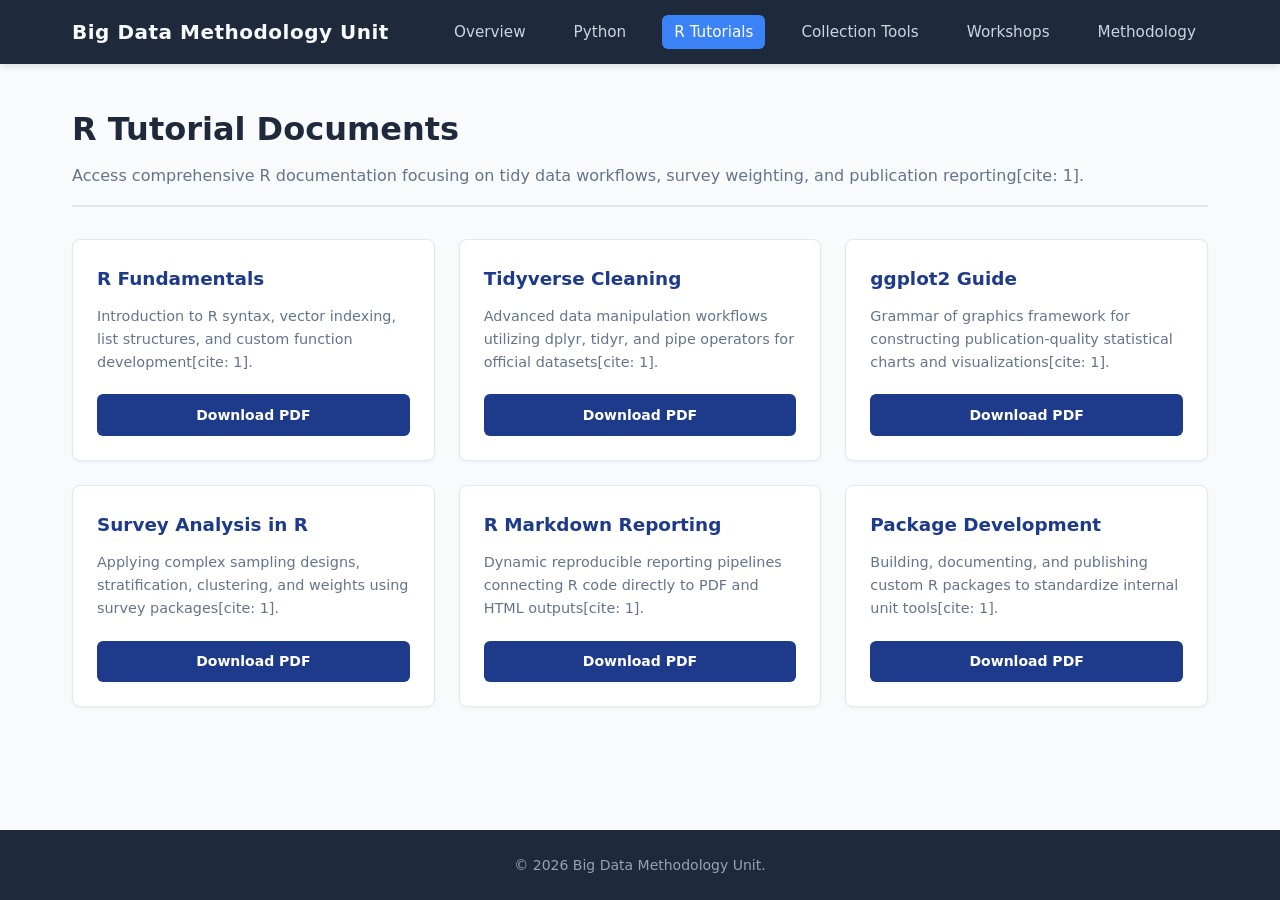
==== r.html @ 3f2b746f "Initial commit for bigdata dashboard" ====
<!DOCTYPE html>
<html lang="en">
<head>
    <meta charset="UTF-8">
    <meta name="viewport" content="width=device-width, initial-scale=1.0">
    <title>R Tutorial Documents - Dashboard</title>
    <link rel="stylesheet" href="assets/css/style.css">
</head>
<body>
    <header>
        <div class="nav-container">
            <div class="logo">Big Data Methodology Unit</div>
            <nav>
                <ul>
                    <li><a href="index.html">Overview</a></li>
                    <li><a href="python.html">Python</a></li>
                    <li><a href="r.html" class="active">R Tutorials</a></li>
                    <li><a href="tools.html">Collection Tools</a></li>
                    <li><a href="workshops.html">Workshops</a></li>
                    <li><a href="methodology.html">Methodology</a></li>
                </ul>
            </nav>
        </div>
    </header>

    <main>
        <div class="page-header">
            <h1>R Tutorial Documents</h1>
            <p>Access comprehensive R documentation focusing on tidy data workflows, survey weighting, and publication reporting[cite: 1].</p>
        </div>

        <div class="grid">
            <div class="card">
                <h3>R Fundamentals</h3>
                <p>Introduction to R syntax, vector indexing, list structures, and custom function development[cite: 1].</p>
                <a href="docs/r/r-fundamentals.pdf" class="btn-download" download>Download PDF</a>
            </div>
            <div class="card">
                <h3>Tidyverse Cleaning</h3>
                <p>Advanced data manipulation workflows utilizing dplyr, tidyr, and pipe operators for official datasets[cite: 1].</p>
                <a href="docs/r/tidyverse-cleaning.pdf" class="btn-download" download>Download PDF</a>
            </div>
            <div class="card">
                <h3>ggplot2 Guide</h3>
                <p>Grammar of graphics framework for constructing publication-quality statistical charts and visualizations[cite: 1].</p>
                <a href="docs/r/ggplot2-guide.pdf" class="btn-download" download>Download PDF</a>
            </div>
            <div class="card">
                <h3>Survey Analysis in R</h3>
                <p>Applying complex sampling designs, stratification, clustering, and weights using survey packages[cite: 1].</p>
                <a href="docs/r/survey-analysis.pdf" class="btn-download" download>Download PDF</a>
            </div>
            <div class="card">
                <h3>R Markdown Reporting</h3>
                <p>Dynamic reproducible reporting pipelines connecting R code directly to PDF and HTML outputs[cite: 1].</p>
                <a href="docs/r/rmarkdown-reporting.pdf" class="btn-download" download>Download PDF</a>
            </div>
            <div class="card">
                <h3>Package Development</h3>
                <p>Building, documenting, and publishing custom R packages to standardize internal unit tools[cite: 1].</p>
                <a href="docs/r/package-dev.pdf" class="btn-download" download>Download PDF</a>
            </div>
        </div>
    </main>

    <footer>
        <p>&copy; 2026 Big Data Methodology Unit.</p>
    </footer>
</body>
</html>
---- assets/css/style.css ----
:root {
    --primary-color: #1e3a8a;
    --primary-dark: #1e293b;
    --accent-color: #3b82f6;
    --bg-color: #f8fafc;
    --card-bg: #ffffff;
    --text-main: #334155;
    --text-muted: #64748b;
    --border-color: #e2e8f0;
    --transition: all 0.25s ease-in-out;
}

* {
    box-sizing: border-box;
    margin: 0;
    padding: 0;
}

body {
    font-family: system-ui, -apple-system, BlinkMacSystemFont, "Segoe UI", Roboto, "Helvetica Neue", Arial, sans-serif;
    background-color: var(--bg-color);
    color: var(--text-main);
    line-height: 1.6;
    display: flex;
    flex-direction: column;
    min-height: 100vh;
}

/* Header & Navigation */
header {
    background-color: var(--primary-dark);
    color: white;
    box-shadow: 0 4px 6px -1px rgba(0, 0, 0, 0.1);
    position: sticky;
    top: 0;
    z-index: 100;
}

.nav-container {
    max-width: 1200px;
    margin: 0 auto;
    display: flex;
    justify-content: space-between;
    align-items: center;
    padding: 1rem 2rem;
    flex-wrap: wrap;
}

.logo {
    font-size: 1.25rem;
    font-weight: 700;
    letter-spacing: 0.5px;
    color: #f8fafc;
}

nav ul {
    display: flex;
    list-style: none;
    gap: 1.5rem;
    flex-wrap: wrap;
}

nav a {
    color: #cbd5e1;
    text-decoration: none;
    font-weight: 500;
    font-size: 0.95rem;
    padding: 0.5rem 0.75rem;
    border-radius: 0.375rem;
    transition: var(--transition);
}

nav a:hover, nav a.active {
    color: white;
    background-color: var(--accent-color);
}

/* Main Container */
main {
    max-width: 1200px;
    margin: 2.5rem auto;
    padding: 0 2rem;
    flex: 1;
    width: 100%;
}

.page-header {
    margin-bottom: 2rem;
    border-bottom: 2px solid var(--border-color);
    padding-bottom: 1rem;
}

.page-header h1 {
    font-size: 2rem;
    color: var(--primary-dark);
}

.page-header p {
    color: var(--text-muted);
    margin-top: 0.5rem;
}

/* Grid & Cards */
.grid {
    display: grid;
    grid-template-columns: repeat(auto-fill, minmax(320px, 1fr));
    gap: 1.5rem;
}

.card {
    background-color: var(--card-bg);
    border: 1.5px solid var(--border-color);
    border-radius: 0.5rem;
    padding: 1.5rem;
    box-shadow: 0 1px 3px 0 rgba(0, 0, 0, 0.05);
    transition: var(--transition);
    display: flex;
    flex-direction: column;
    justify-content: space-between;
}

.card:hover {
    transform: translateY(-3px);
    box-shadow: 0 10px 15px -3px rgba(0, 0, 0, 0.1);
    border-color: var(--accent-color);
}

.card h3 {
    font-size: 1.15rem;
    color: var(--primary-color);
    margin-bottom: 0.75rem;
}

.card p {
    color: var(--text-muted);
    font-size: 0.9rem;
    margin-bottom: 1.25rem;
    flex-grow: 1;
}

/* Download Buttons */
.btn-download {
    display: inline-flex;
    align-items: center;
    justify-content: center;
    gap: 0.5rem;
    background-color: var(--primary-color);
    color: white;
    text-decoration: none;
    font-weight: 600;
    font-size: 0.875rem;
    padding: 0.6rem 1rem;
    border-radius: 0.375rem;
    transition: var(--transition);
    text-align: center;
}

.btn-download:hover {
    background-color: var(--accent-color);
}

/* Overview Page Specifics */
.overview-hero {
    background: linear-gradient(135deg, var(--primary-dark), var(--primary-color));
    color: white;
    padding: 3rem;
    border-radius: 0.75rem;
    margin-bottom: 2.5rem;
}

.overview-hero h2 {
    font-size: 2.25rem;
    margin-bottom: 1rem;
}

.overview-hero p {
    font-size: 1.1rem;
    color: #e2e8f0;
    max-width: 800symptoms;
}

/* Footer */
footer {
    background-color: var(--primary-dark);
    color: #94a3b8;
    text-align: center;
    padding: 1.5rem;
    font-size: 0.875rem;
    margin-top: auto;
}
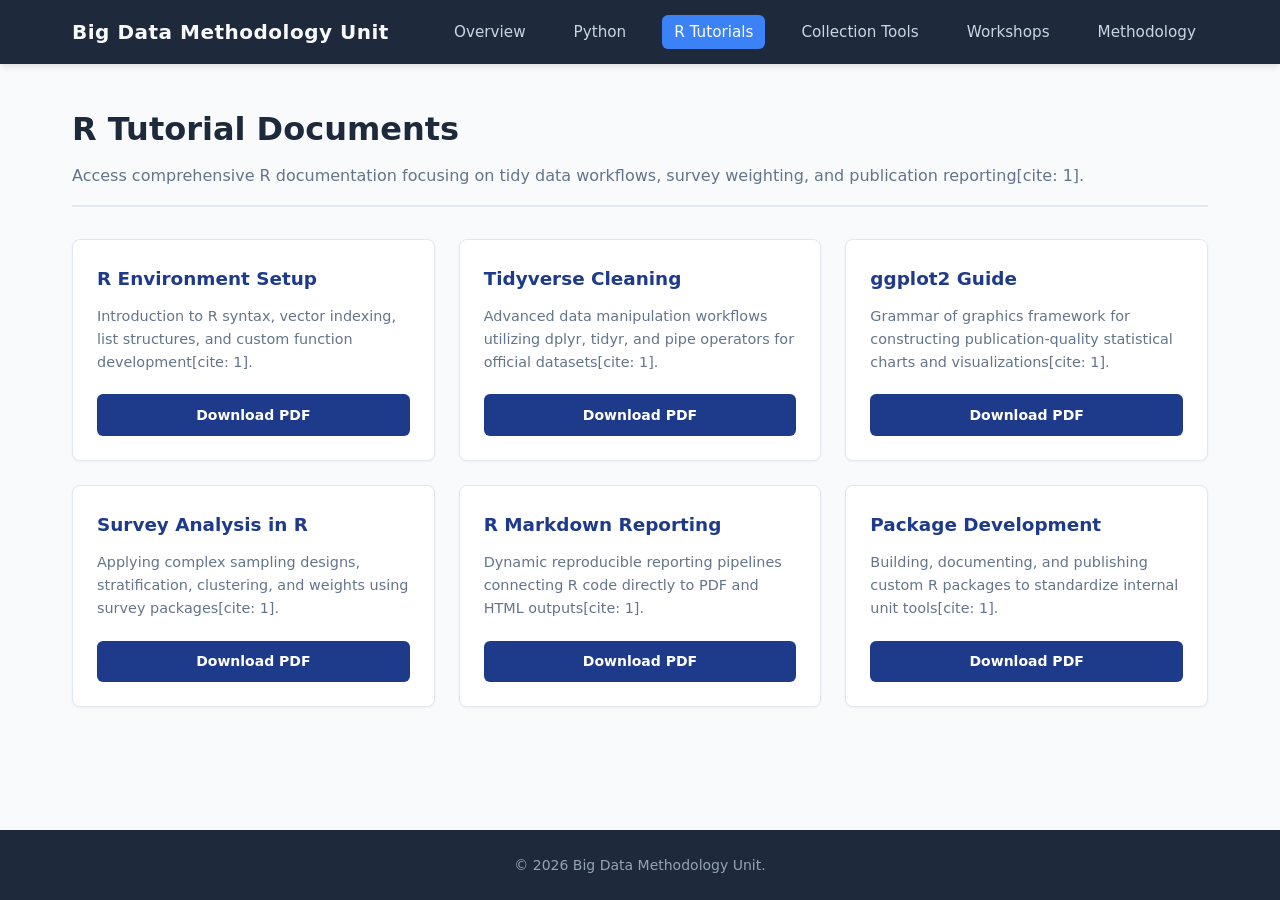
==== commit 7ce1ba00: "Update r.html" ====
--- a/r.html
+++ b/r.html
@@ -31,9 +31,9 @@
 
         <div class="grid">
             <div class="card">
-                <h3>R Fundamentals</h3>
+                <h3>R Environment Setup</h3>
                 <p>Introduction to R syntax, vector indexing, list structures, and custom function development[cite: 1].</p>
-                <a href="docs/r/r-fundamentals.pdf" class="btn-download" download>Download PDF</a>
+                <a href="docs/r/R_environment_setup_1st.pdf" class="btn-download" download>Download PDF</a>
             </div>
             <div class="card">
                 <h3>Tidyverse Cleaning</h3>
@@ -67,4 +67,4 @@
         <p>&copy; 2026 Big Data Methodology Unit.</p>
     </footer>
 </body>
-</html>+</html>
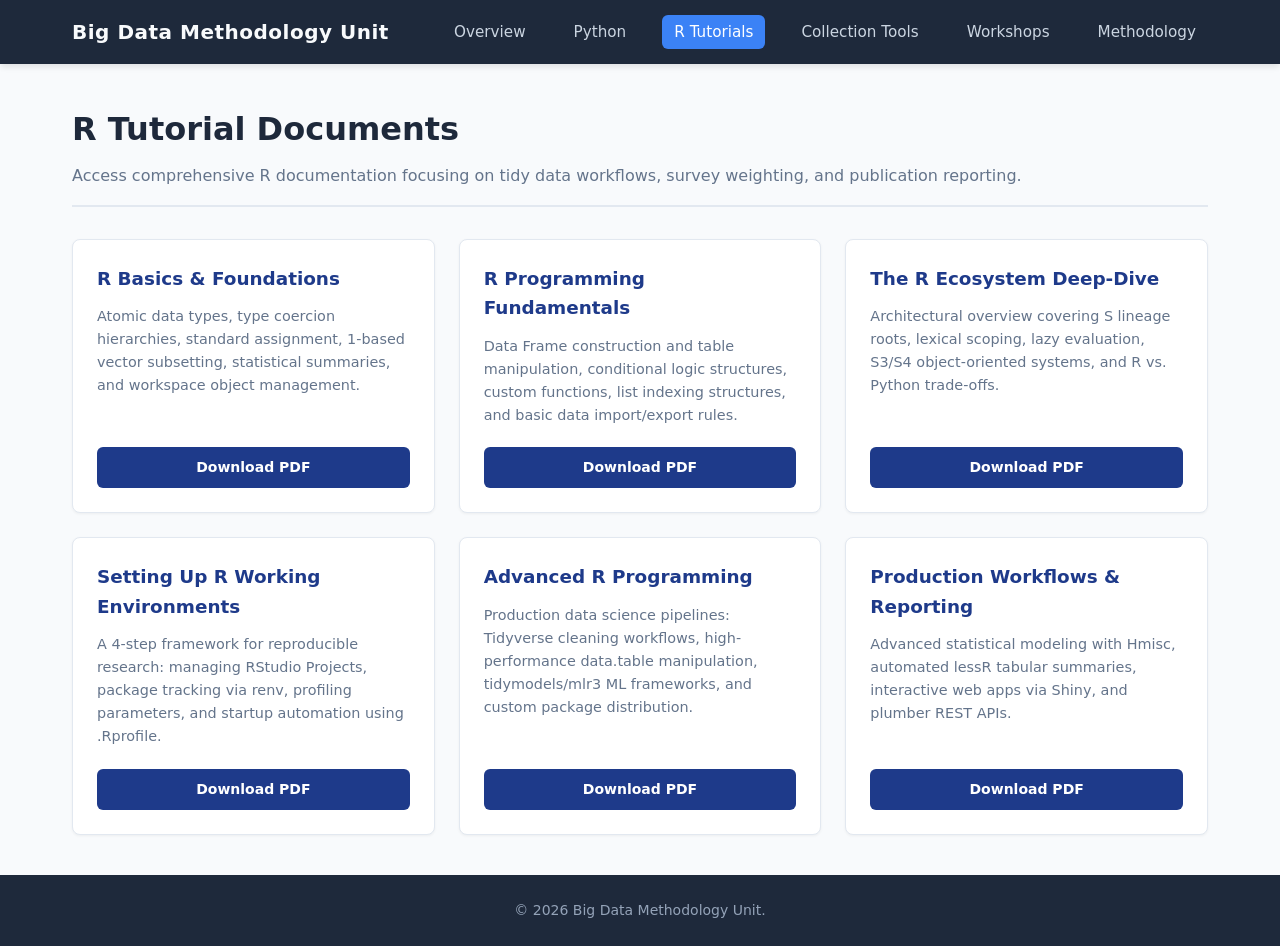
==== commit a3004387: "Integrate complete Python and R training module cards into dashboard layout" ====
--- a/r.html
+++ b/r.html
@@ -26,39 +26,39 @@
     <main>
         <div class="page-header">
             <h1>R Tutorial Documents</h1>
-            <p>Access comprehensive R documentation focusing on tidy data workflows, survey weighting, and publication reporting[cite: 1].</p>
+            <p>Access comprehensive R documentation focusing on tidy data workflows, survey weighting, and publication reporting.</p>
         </div>
 
         <div class="grid">
             <div class="card">
-                <h3>R Environment Setup</h3>
-                <p>Introduction to R syntax, vector indexing, list structures, and custom function development[cite: 1].</p>
-                <a href="docs/r/R_environment_setup_1st.pdf" class="btn-download" download>Download PDF</a>
+                <h3>R Basics & Foundations</h3>
+                <p>Atomic data types, type coercion hierarchies, standard assignment, 1-based vector subsetting, statistical summaries, and workspace object management.</p>
+                <a href="docs/r/R_Basics.pdf" class="btn-download" download>Download PDF</a>
             </div>
             <div class="card">
-                <h3>Tidyverse Cleaning</h3>
-                <p>Advanced data manipulation workflows utilizing dplyr, tidyr, and pipe operators for official datasets[cite: 1].</p>
-                <a href="docs/r/tidyverse-cleaning.pdf" class="btn-download" download>Download PDF</a>
+                <h3>R Programming Fundamentals</h3>
+                <p>Data Frame construction and table manipulation, conditional logic structures, custom functions, list indexing structures, and basic data import/export rules.</p>
+                <a href="docs/r/R_Programming_Fundamentals.pdf" class="btn-download" download>Download PDF</a>
             </div>
             <div class="card">
-                <h3>ggplot2 Guide</h3>
-                <p>Grammar of graphics framework for constructing publication-quality statistical charts and visualizations[cite: 1].</p>
-                <a href="docs/r/ggplot2-guide.pdf" class="btn-download" download>Download PDF</a>
+                <h3>The R Ecosystem Deep-Dive</h3>
+                <p>Architectural overview covering S lineage roots, lexical scoping, lazy evaluation, S3/S4 object-oriented systems, and R vs. Python trade-offs.</p>
+                <a href="docs/r/R_Ecosystem.pdf" class="btn-download" download>Download PDF</a>
             </div>
             <div class="card">
-                <h3>Survey Analysis in R</h3>
-                <p>Applying complex sampling designs, stratification, clustering, and weights using survey packages[cite: 1].</p>
-                <a href="docs/r/survey-analysis.pdf" class="btn-download" download>Download PDF</a>
+                <h3>Setting Up R Working Environments</h3>
+                <p>A 4-step framework for reproducible research: managing RStudio Projects, package tracking via renv, profiling parameters, and startup automation using .Rprofile.</p>
+                <a href="docs/r/Setting_Up_R_Working_Environments.pdf" class="btn-download" download>Download PDF</a>
             </div>
             <div class="card">
-                <h3>R Markdown Reporting</h3>
-                <p>Dynamic reproducible reporting pipelines connecting R code directly to PDF and HTML outputs[cite: 1].</p>
-                <a href="docs/r/rmarkdown-reporting.pdf" class="btn-download" download>Download PDF</a>
+                <h3>Advanced R Programming</h3>
+                <p>Production data science pipelines: Tidyverse cleaning workflows, high-performance data.table manipulation, tidymodels/mlr3 ML frameworks, and custom package distribution.</p>
+                <a href="docs/r/Advanced_R_Programming.pdf" class="btn-download" download>Download PDF</a>
             </div>
             <div class="card">
-                <h3>Package Development</h3>
-                <p>Building, documenting, and publishing custom R packages to standardize internal unit tools[cite: 1].</p>
-                <a href="docs/r/package-dev.pdf" class="btn-download" download>Download PDF</a>
+                <h3>Production Workflows & Reporting</h3>
+                <p>Advanced statistical modeling with Hmisc, automated lessR tabular summaries, interactive web apps via Shiny, and plumber REST APIs.</p>
+                <a href="docs/r/Production_Workflows_Reporting.pdf" class="btn-download" download>Download PDF</a>
             </div>
         </div>
     </main>
@@ -67,4 +67,4 @@
         <p>&copy; 2026 Big Data Methodology Unit.</p>
     </footer>
 </body>
-</html>
+</html>
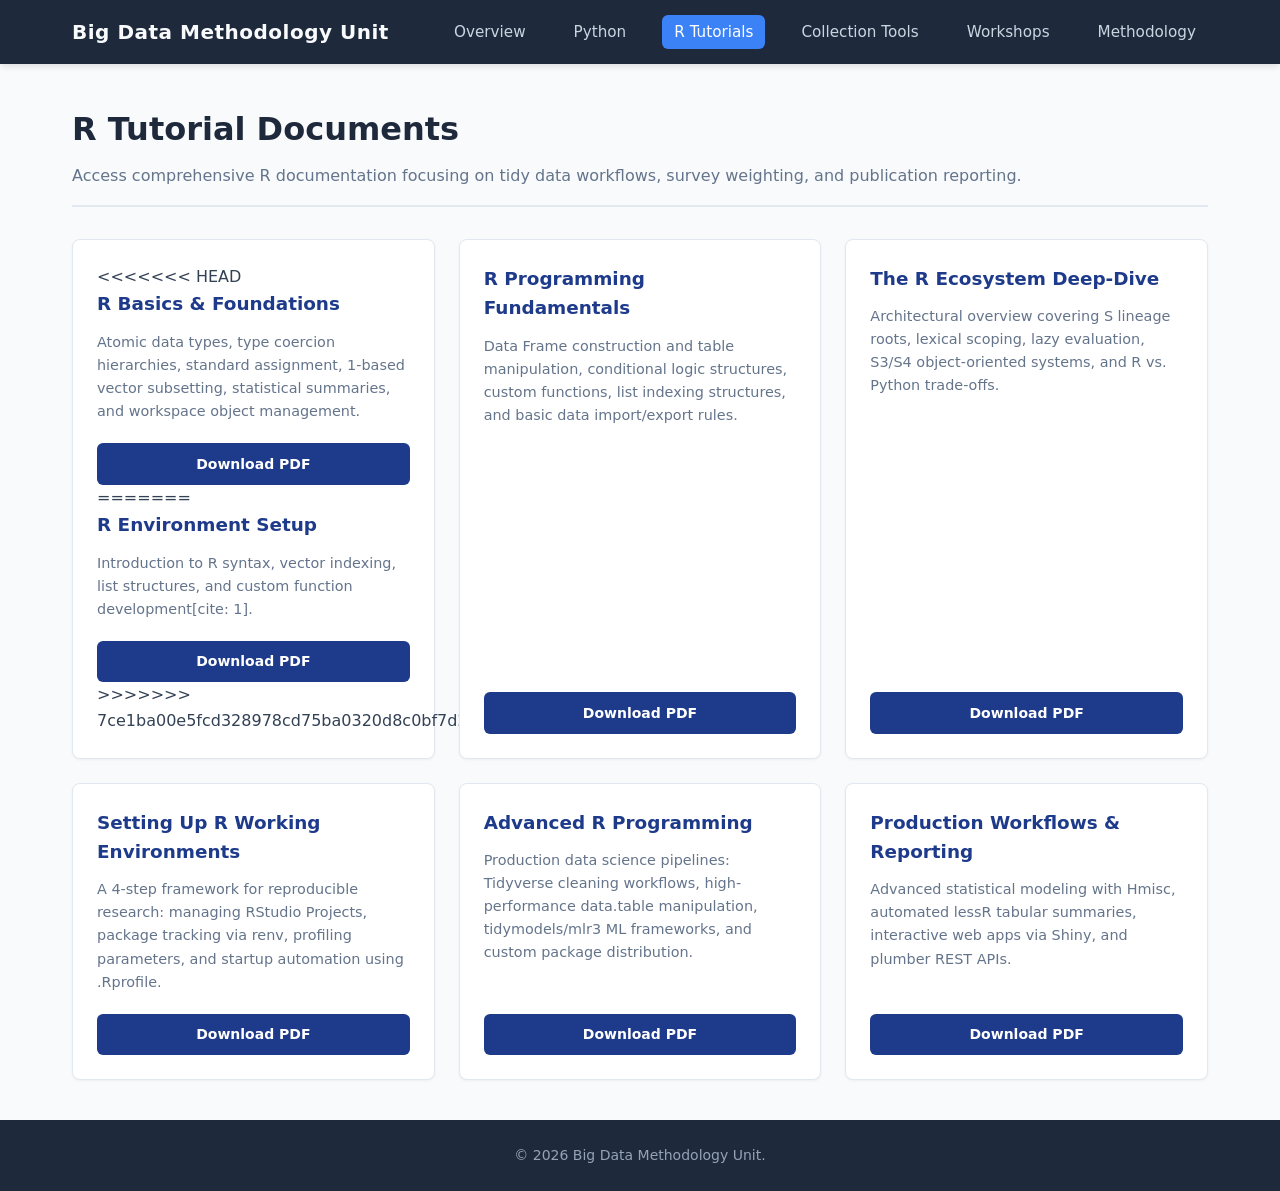
==== commit 5160ab2c: "Integrate complete Python and R training module cards into dashboard layout" ====
--- a/r.html
+++ b/r.html
@@ -31,9 +31,15 @@
 
         <div class="grid">
             <div class="card">
+<<<<<<< HEAD
                 <h3>R Basics & Foundations</h3>
                 <p>Atomic data types, type coercion hierarchies, standard assignment, 1-based vector subsetting, statistical summaries, and workspace object management.</p>
                 <a href="docs/r/R_Basics.pdf" class="btn-download" download>Download PDF</a>
+=======
+                <h3>R Environment Setup</h3>
+                <p>Introduction to R syntax, vector indexing, list structures, and custom function development[cite: 1].</p>
+                <a href="docs/r/R_environment_setup_1st.pdf" class="btn-download" download>Download PDF</a>
+>>>>>>> 7ce1ba00e5fcd328978cd75ba0320d8c0bf7d24e
             </div>
             <div class="card">
                 <h3>R Programming Fundamentals</h3>
@@ -67,4 +73,4 @@
         <p>&copy; 2026 Big Data Methodology Unit.</p>
     </footer>
 </body>
-</html>+</html>
